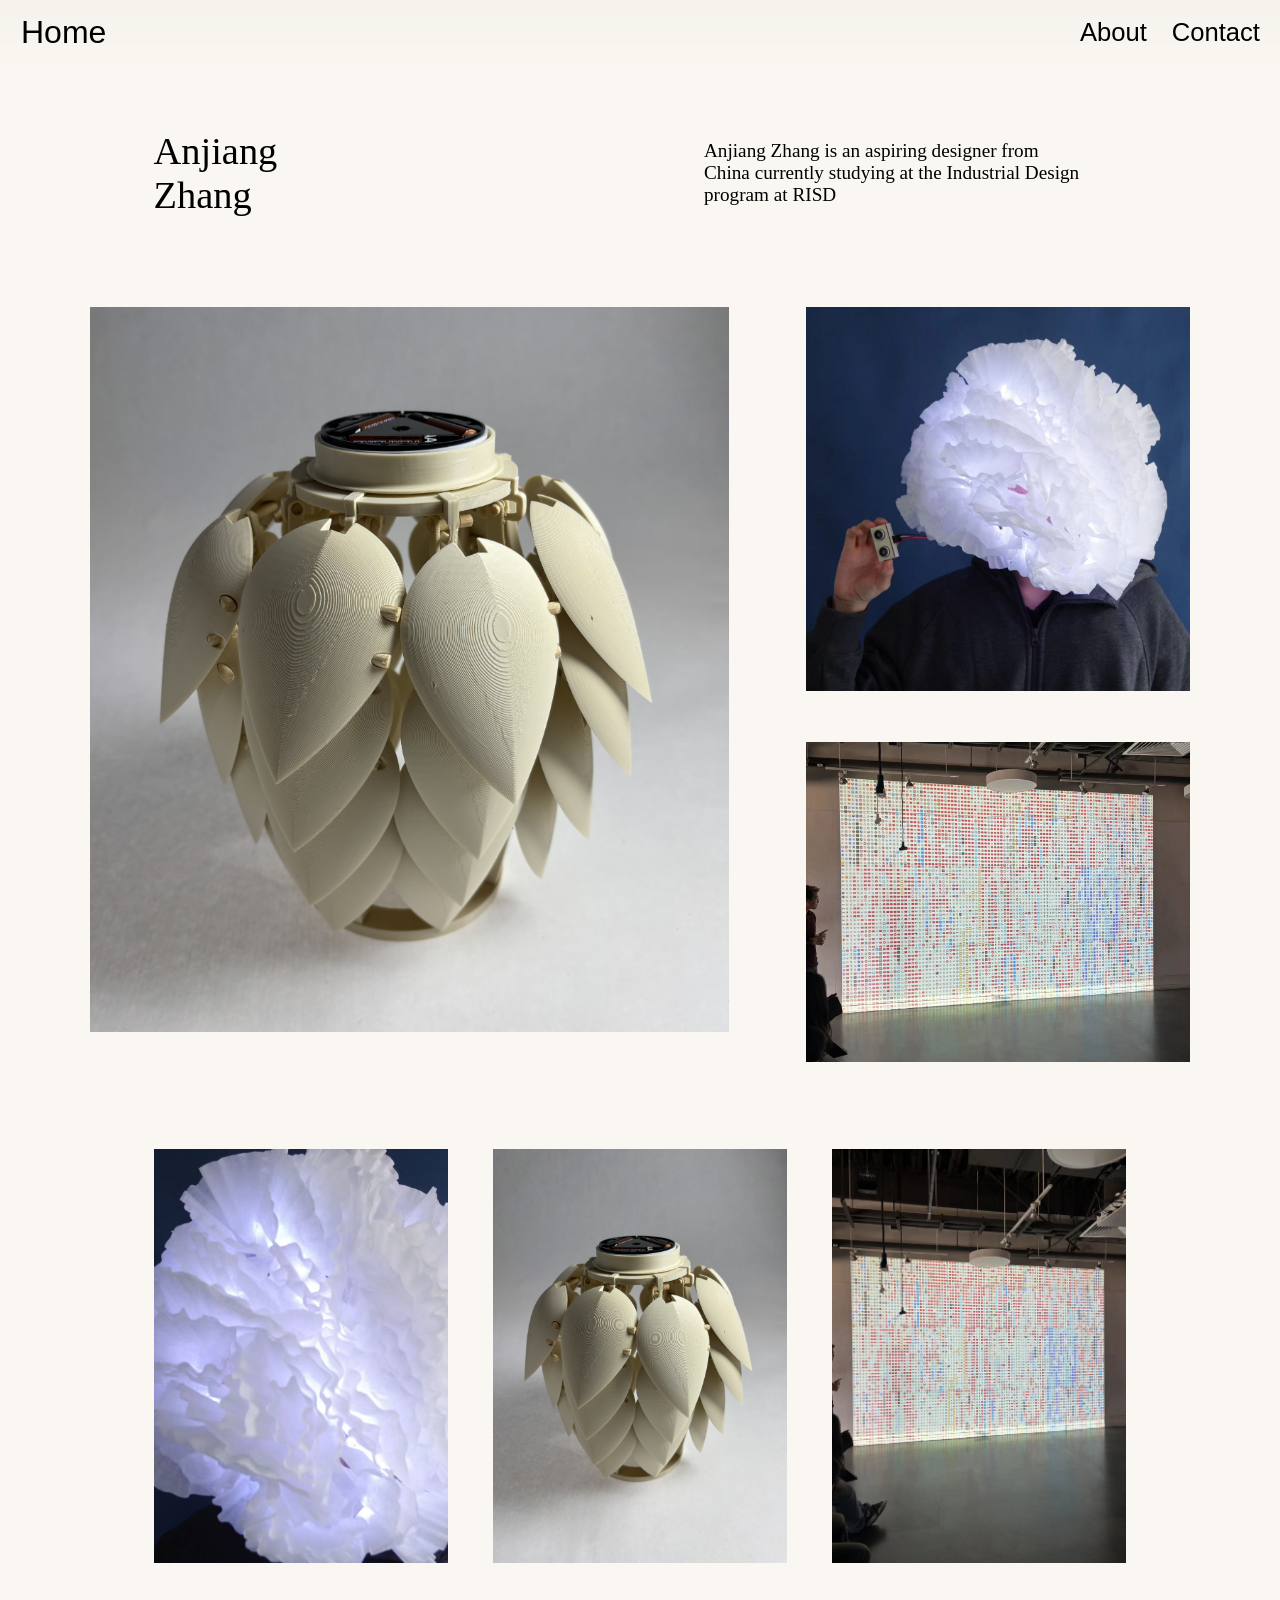
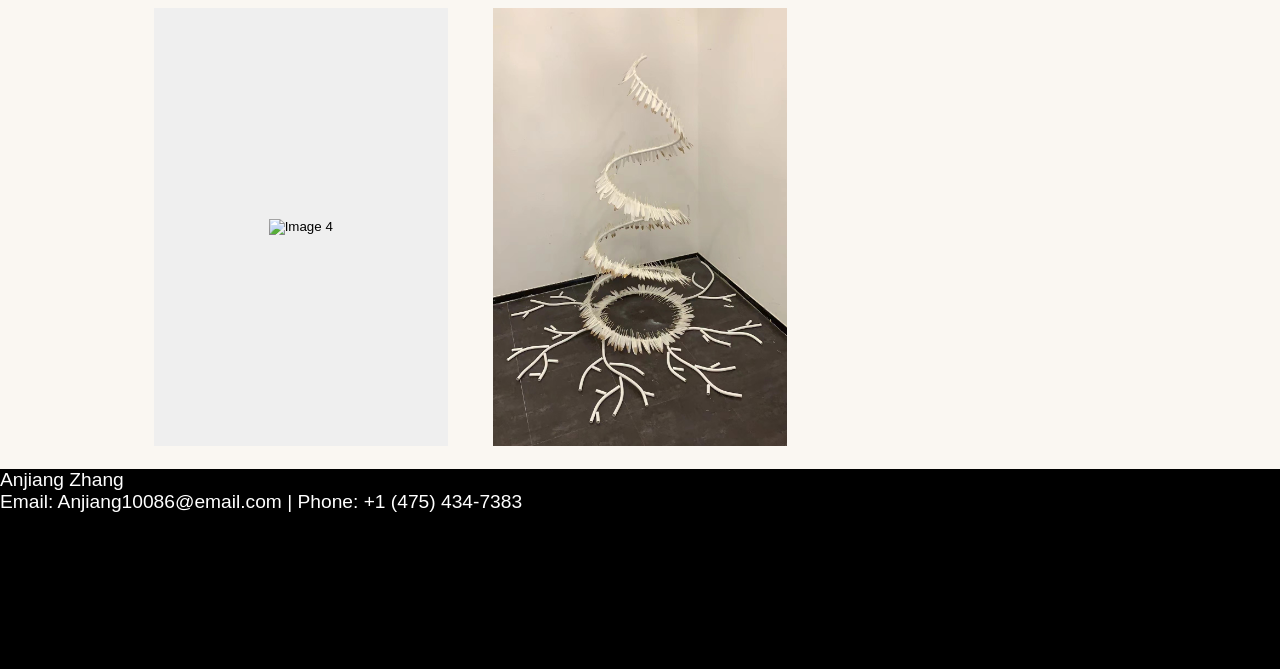
==== firstpage/index.html @ c7aedf6d "1" ====
<!DOCTYPE html>
<html lang="en">
  <head>
    <script src="https://cdn.jsdelivr.net/npm/p5@1.11.8/lib/p5.js"></script>
    <script src="https://cdn.jsdelivr.net/npm/p5@1.11.8/lib/addons/p5.sound.min.js"></script>
    <link rel="stylesheet" type="text/css" href="style.css">
    <meta charset="utf-8" />

    <style>


body {
  background-color: #faf7f2;
}

      * {
        margin: 0;
        padding: 0;
      }

      header {
  position: sticky;
  top: 0;
  height: 5vw;                 /* controls header size */
  display: flex;
  align-items: center;         /* vertical centering */
  justify-content: center;     /* center name */
  z-index: 10;


background: linear-gradient(
    to bottom,
    rgba(244, 241, 236, 0.85) 0%,
    rgba(244, 241, 236, 0.411) 50%,
    rgba(244, 241, 236, 0) 100%
  );
}


      header .header-buttons {
        position: absolute;
        right: 10px; 
        top: 50%; 
        transform: translateY(-50%);
        
      }

  
      header button {
        padding: 5px 10px;
        background-color: transparent;
        color: rgb(0, 0, 0);
        border: none;
        font-size: 2vw;
        cursor: pointer;
        border-radius: 3px;
        margin-left: 1px;
        
      }

      /* Home Button */
      header .home-button {
        position: absolute;
        left: 0vw; 
        top: 50%; 
        transform: translateY(-50%);
        font-size: 2.5vw;
        background-color: transparent;
        color: rgb(0, 0, 0);
        border: none;
        cursor: pointer;
        padding: 5px 20px;
        
      }

      .content > div {
        height: 50px;
      }

      .grid-container {
        display: grid;
        grid-template-columns: repeat(3, 1fr);
        gap: 45px;
        padding: 23px 12vw;

        margin-top: 5vw;
      }

      .imgbox {
        position: relative;
        text-align: center;
        overflow: hidden;
        cursor: pointer;
        border: none;

         /* animation start state */
    opacity: 0;
    transform: translateY(40px);
    transition: opacity 0.8s ease, transform 0.8s ease;
        
      }


.imgbox.show {
  opacity: 1;
  transform: translateY(0);
}





      .imgboxnobutton {
  position: relative;
  text-align: center;

  margin-top: 8.5vw;     /* CHANGE THIS FOR THE TOP INTRO */

  margin-bottom: 19vw;
}


      .center-fit {
        width: 100%;
        height: 100%;
        object-fit: cover;
        transition: filter 0.5s ease;
      }

      .centered {
        position: absolute;
        top: 50%;
        left: 50%;
        transform: translate(-50%, -50%);
        font-size: 3vw;
        color: white;
        visibility: hidden;
        opacity: 0;
        transition: opacity 0.5s ease;
      }

      

      .left-fit {
        width: 100%;
        height: 100%;
        object-fit: contain;
        font-size: 3vw;
        margin-top: 20px;
      }

      .button {
        position: absolute;
        bottom: 20px;
        left: 50%;
        transform: translateX(-50%);
        padding: 10px 20px;
        background-color: rgba(255, 255, 255, 0.7);
        color: black;
        border: none;
        font-size: 16px;
        cursor: pointer;
        border-radius: 5px;
        opacity: 0;
        visibility: hidden;
        transition: opacity 0.5s ease;
      }

      .imgbox:hover .center-fit {
        filter: brightness(50%);
      }

      .imgbox:hover .centered {
        visibility: visible;
        opacity: 1;
      }

      .imgbox:hover .button {
        visibility: visible;
        opacity: 1;
      }

      .flex-container {
        display: flex;
        flex-wrap: wrap;
        font-size: 10px;
        text-align: center;
      }

      .titleoffright {
        position: absolute;
        top: 30%;
        left: 75%;
        transform: translate(-50%, -50%);
        font-size: 10.5vw;
      }

       .titleoffright2 {
        position: absolute;
        top: 48%;
        left: 17%;
        transform: translate(-50%, -50%);
        font-size: 3vw;
        width: 10%;
         text-align: left;
      }
      

      .headingleft {
        position: absolute;
        top: 90%;
        left: 25%;
        transform: translate(-50%, -50%);
        font-size: 6vw;
      }

          .titlesmall {
        position: absolute;
        top: 60%;
        left: 75%;
        transform: translate(-50%, -50%);
        font-size: 3.5vw;
      }

       .upperbodytext {
        position: absolute;
        top:50%;
        left: 70%;
        transform: translate(-50%, -50%);
        font-size: 1.5vw;
         width: 30%;
            text-align: left;
      }


.mid-links {
  display: grid;
  grid-template-columns: 52vw 30vw;
  grid-template-rows: 30vw 25vw;
  gap: 4vw;
  justify-content: center;
  margin: 0.5vw 0;
  
  
}

.mid-imgbox {
  border: none;
  background: none;
  cursor: pointer;
  overflow: hidden;
  padding: 0;
}

.mid-imgbox img {
  width: 100%;
  height: 100%;
  object-fit: cover;
  transition: transform 0.4s ease;
}

.mid-imgbox:hover img {
  transform: scale(1.08);
}

/* Explicit placement */
.large {
  grid-column: 1;
  grid-row: 1 / span 2;
 
}

.top {
  grid-column: 2;
  grid-row: 1;
}

.bottom {
  grid-column: 2;
  grid-row: 2;
}

.large {
  width: 96%;
  height: 96%;
}



.small {
  width: 100%;
  height: 100%;
}



    </style>
  </head>




  <body>
    <main>
      <header>
        <button class="home-button" onclick="window.location.href='../firstpage/index.html';">Home</button>
        <p style="color:white; font-size: 3.5vw;">  </p>
        <div class="header-buttons">
          
          <button onclick="window.location.href='../aboutpage/index.html';">About</button>
          <button onclick="window.location.href='../contactpage/index.html';">Contact</button>
        </div>
      </header>

 </div> <!-- top image + title -->

      <!-- <div class="flex-container">
        <div class="left-fit">
          <p style="font-family:verdana">Featured Works Catalogue</p>
        </div>
      </div> <!- middle project heading -->

      


      
<!-- <div class="carousel">
  <button class="carousel-button prev">&#10094;</button>

  <div class="carousel-track-wrapper">
    <div class="carousel-track">
      <img src="background1.jpg" alt="Image 1" />
      <img src="background2.jpg" alt="Image 2" />
      <img src="background3.jpg" alt="Image 3" />
      <img src="background4.jpg" alt="Image 4" />
    </div>
  </div>

  <button class="carousel-button next">&#10095;</button>
</div> -->

  <div class="imgboxnobutton">
        
        <div class="titleoffright2">
          <p style="font-family:verdana">Anjiang Zhang</p>
        </div>
        
        
        <div class="upperbodytext">
          <p style="font-family:verdana"></p>
           <p style="font-family:verdana"> Anjiang Zhang is an aspiring designer from China currently studying at the Industrial Design program at RISD </p>
        </div>
        
        
      </div> <!-- top image + title -->



<div class="mid-links">
  <button class="mid-imgbox large" onclick="window.location.href='../projectpage3/index.html';">
    <img src="background3.jpg" alt="Large Link">
  </button>

  <button class="mid-imgbox small top" onclick="window.location.href='../projectpage1/index.html';">
    <img src="img1.jpg" alt="Small Link 1">
  </button>

  <button class="mid-imgbox small bottom" onclick="window.location.href='../projectpage2/index.html';">
    <img src="background2.jpg" alt="Small Link 2">
  </button>
</div>


     

      <div class="grid-container">
        <!-- <button class="imgbox" onclick="window.location.href='../projectpage1/index.html';">
  <img class="center-fit" src="background1.jpg" alt="Image 1">
  <div class="centered">
    <p style="font-family:verdana; margin: 0;">Brain Coral Interface</p>
    <p style="font-family:verdana; font-size: 1.3vw; margin: 2;">Wearable Piece</p>
  </div>
</button> -->

<!-- <button class="imgbox" onclick="window.location.href='../projectpage3/index.html';">
          <img class="center-fit" src="background3.jpg" alt="Image 3">
          <div class="centered">
            <p style="font-family:verdana">Cornifer Lamp</p>
            <p style="font-family:verdana; font-size: 1.3vw; margin: 2;">Lamp Project</p>
          </div>
        </button> -->

          <button class="imgbox" onclick="window.location.href='../projectpage4/index.html';">
          <img class="center-fit" src="background1.jpg" alt="Image 4">
          <div class="centered">
            <p style="font-family:verdana">Brain Coral Interface</p>
            <p style="font-family:verdana; font-size: 1.3vw; margin: 2;"></p>
          </div>
        </button>

          <button class="imgbox" onclick="window.location.href='../projectpage4/index.html';">
          <img class="center-fit" src="background3.jpg" alt="Image 4">
          <div class="centered">
            <p style="font-family:verdana">Cornifer Lamp</p>
            <p style="font-family:verdana; font-size: 1.3vw; margin: 2;"></p>
          </div>
        </button>

        <button class="imgbox" onclick="window.location.href='../projectpage4/index.html';">
          <img class="center-fit" src="background2.jpg" alt="Image 4">
          <div class="centered">
            <p style="font-family:verdana">Browser History Visualiser</p>
            <p style="font-family:verdana; font-size: 1.3vw; margin: 2;"></p>
          </div>
        </button>

         <button class="imgbox" onclick="window.location.href='../projectpage4/index.html';">
          <img class="center-fit" src="background4.jpg" alt="Image 4">
          <div class="centered">
            <p style="font-family:verdana">Ultimate IKEA Elephant Chair</p>
            <p style="font-family:verdana; font-size: 1.3vw; margin: 2;">Chair Concept</p>
          </div>
        </button>

        <button class="imgbox" onclick="window.location.href='../projectpage5/index.html';">
          <img class="center-fit" src="background5.jpg" alt="Image 5">
          <div class="centered">
            <p style="font-family:verdana">Falcon in the Storm</p>
            <p style="font-family:verdana; font-size: 1.3vw; margin: 2;">Sculpture</p>
          </div>
        </button> 

        

       
      </div>



<!-- black footer below!-->
      
<div class="black-footer">
    <p class="footer-text">
    Anjiang Zhang
 
    <p class="footer-text">Email: Anjiang10086@email.com | Phone: +1 (475) 434-7383</p> </a>
</div> <!-- black footer -->


    </main>
    <script>
  


// const track = document.querySelector(".carousel-track");
// const slides = Array.from(track.children);
// const nextButton = document.querySelector(".carousel-button.next");
// const prevButton = document.querySelector(".carousel-button.prev");

// let index = 0;
// const slideWidth = slides[0].getBoundingClientRect().width;

// function updateSlide() {
//   track.style.transform = `translateX(-${index * slideWidth}px)`;
// }

// nextButton.addEventListener("click", () => {
//   index++;
//   if (index >= slides.length) index = 0;   // loop
//   updateSlide();
// });

// prevButton.addEventListener("click", () => {
//   index--;
//   if (index < 0) index = slides.length - 1;
//   updateSlide();
// });



// opacity img
 

const boxes = document.querySelectorAll(".imgbox");

const observer = new IntersectionObserver((entries) => {
  entries.forEach(entry => {
    if (entry.isIntersecting) {
      entry.target.classList.add("show");
    }
  });
}, {
  threshold: 0.2
});

boxes.forEach(box => {
  observer.observe(box);
});



</script>

</body>
</html>
---- firstpage/style.css ----
.centered p + p {
  margin-top: 0.5vw;
}

.black-footer {
  width: 100%;
  height: 200px;
  background-color: black;
  position: relative; 
  bottom: 0;
}

.footer-text {
  color: white;
  font-size: 1.5vw;        /* Responsive text size */
  font-family: Verdana, sans-serif;
}

.carousel {
    position: relative;
    width: 1200px; /* smaller width */
    height: 750px; /* smaller height */
    margin: 40px auto; /* center on page */
    overflow: visible;
    display: flex;
    align-items: center;
  }

  .carousel-track-wrapper {
    overflow: hidden;
    width: 100%;
    height: 100%;
  }

  .carousel-track {
    display: flex;
    transition: transform 0.5s ease;
    height: 100%;
  }

  .carousel-track img {
    width: 1200px; /*  carousel width */
    height: 750px; /*  carousel height */
    object-fit: cover; /* fill frame */
    flex-shrink: 0;
  }

  .carousel-button {
    position: absolute;
    background: rgba(0,0,0,0.5);
    border: none;
    color: white;
    font-size: 2rem;
    cursor: pointer;
    z-index: 2;
    width: 50px;
    height: 50px;
    border-radius: 50%;
  }

  .carousel-button.prev {
    left: -70px;
  }

  .carousel-button.next {
    right: -70px;
  }
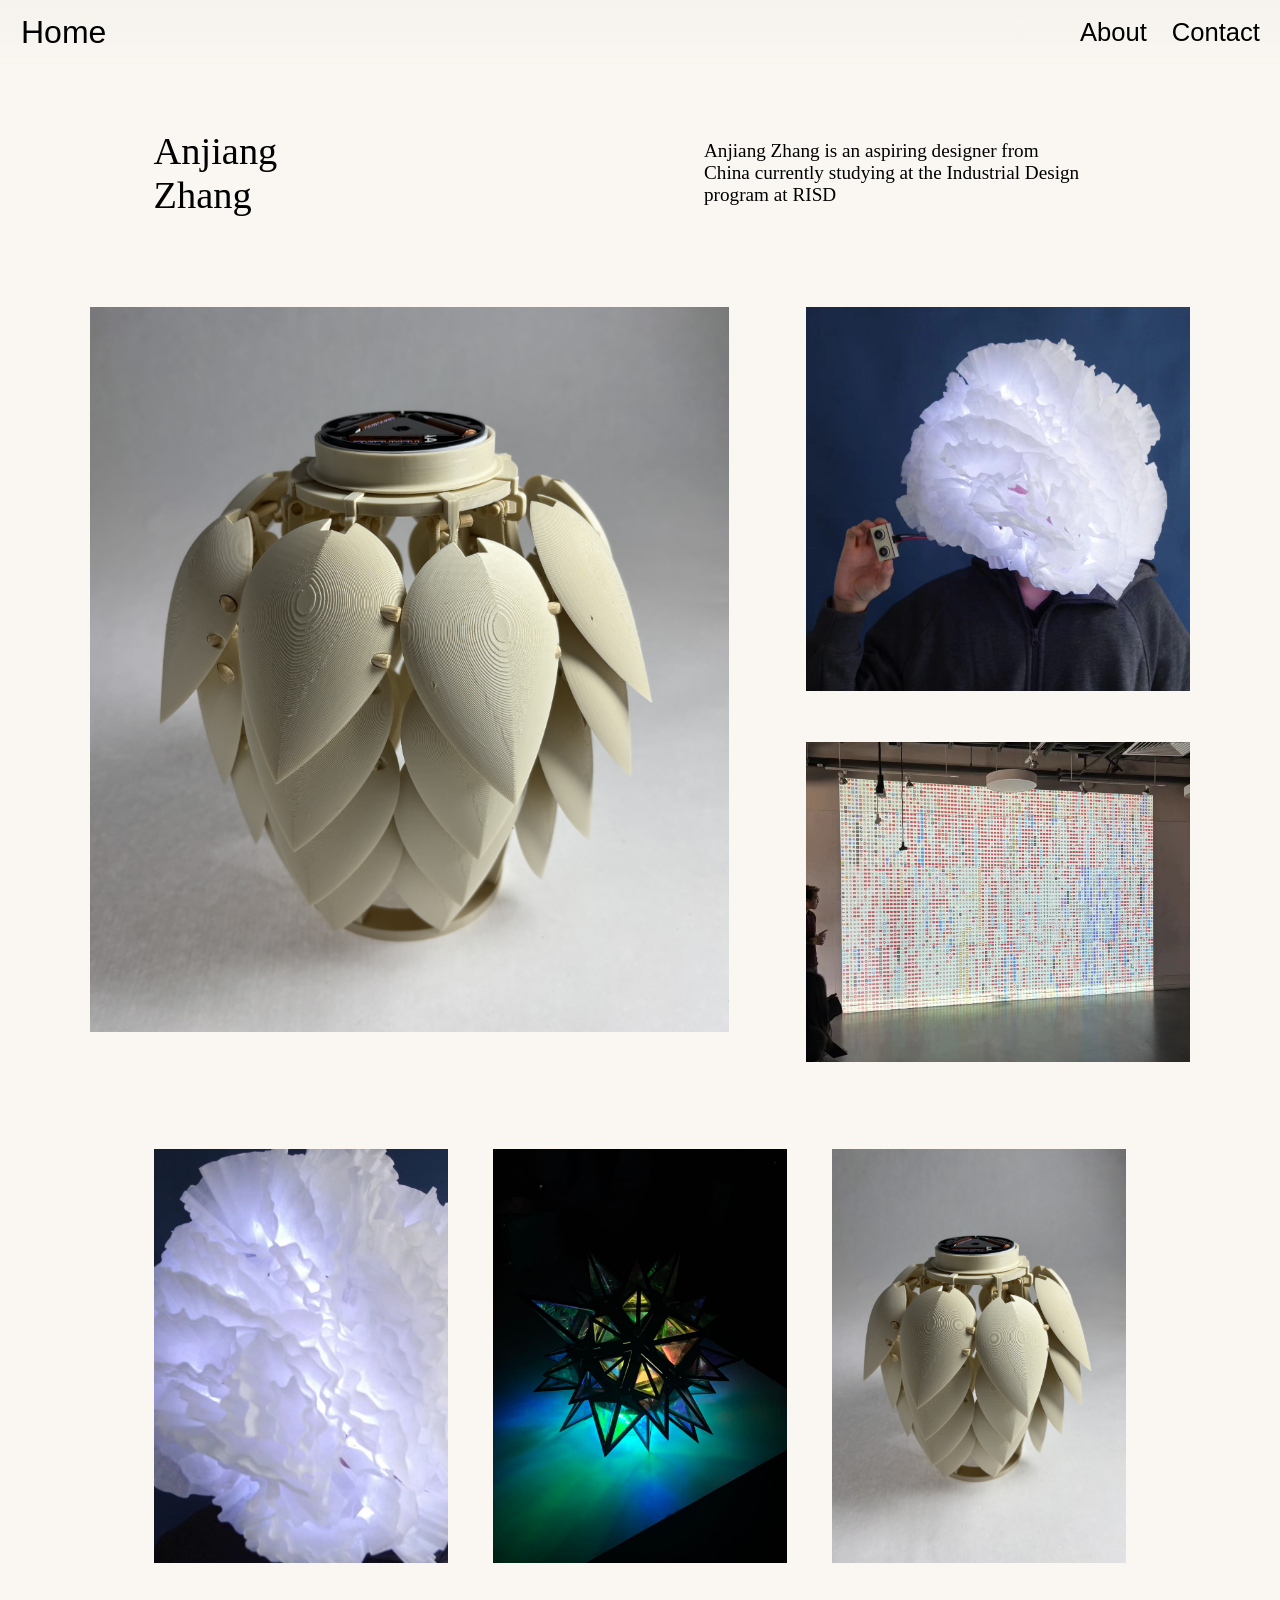
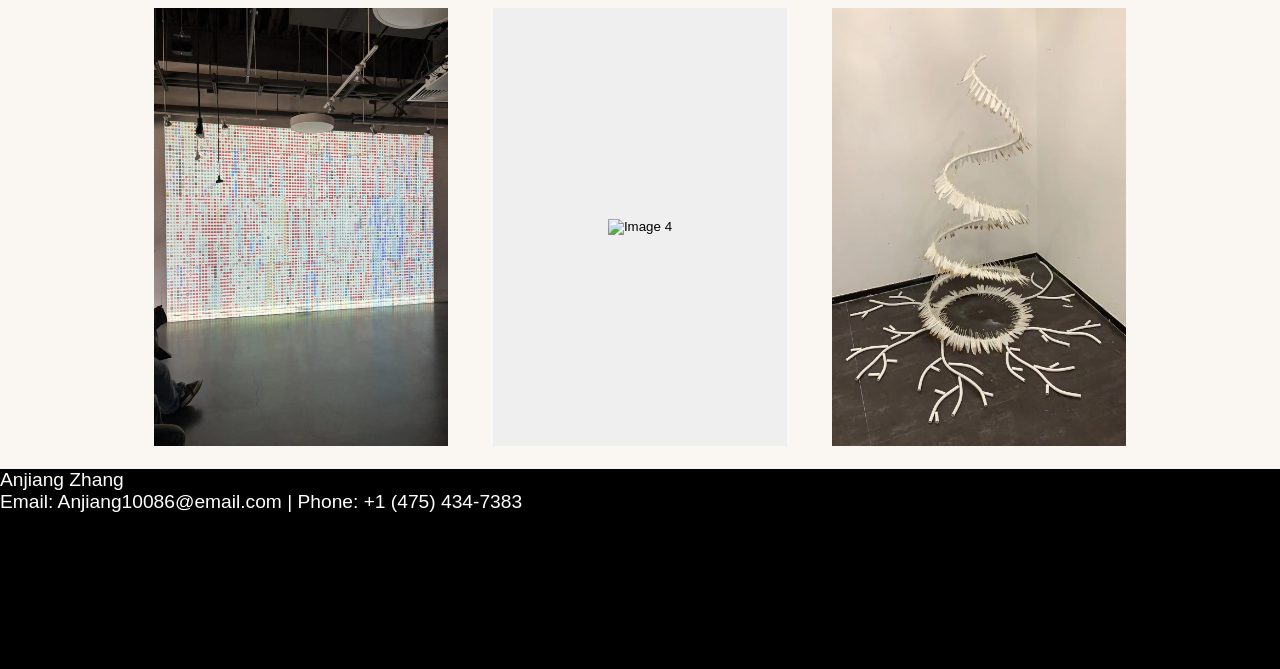
==== commit 4ea15538: "additional pages" ====
--- a/firstpage/index.html
+++ b/firstpage/index.html
@@ -308,7 +308,7 @@
         <div class="header-buttons">
           
           <button onclick="window.location.href='../aboutpage/index.html';">About</button>
-          <button onclick="window.location.href='../contactpage/index.html';">Contact</button>
+          <button onclick="window.location.href='../contactpage/index.html';">Contact </button>
         </div>
       </header>
 
@@ -390,7 +390,7 @@
           </div>
         </button> -->
 
-          <button class="imgbox" onclick="window.location.href='../projectpage4/index.html';">
+          <button class="imgbox" onclick="window.location.href='../projectpage1/index.html';">
           <img class="center-fit" src="background1.jpg" alt="Image 4">
           <div class="centered">
             <p style="font-family:verdana">Brain Coral Interface</p>
@@ -398,7 +398,16 @@
           </div>
         </button>
 
-          <button class="imgbox" onclick="window.location.href='../projectpage4/index.html';">
+  <button class="imgbox" onclick="window.location.href='../projectpage6/index.html';">
+          <img class="center-fit" src="background6.jpg" alt="Image 4">
+          <div class="centered">
+            <p style="font-family:verdana">Polyfinity Lamp</p>
+            <p style="font-family:verdana; font-size: 1.3vw; margin: 2;"></p>
+          </div>
+        </button>
+
+
+          <button class="imgbox" onclick="window.location.href='../projectpage3/index.html';">
           <img class="center-fit" src="background3.jpg" alt="Image 4">
           <div class="centered">
             <p style="font-family:verdana">Cornifer Lamp</p>
@@ -406,11 +415,11 @@
           </div>
         </button>
 
-        <button class="imgbox" onclick="window.location.href='../projectpage4/index.html';">
+        <button class="imgbox" onclick="window.location.href='../projectpage2/index.html';">
           <img class="center-fit" src="background2.jpg" alt="Image 4">
           <div class="centered">
             <p style="font-family:verdana">Browser History Visualiser</p>
-            <p style="font-family:verdana; font-size: 1.3vw; margin: 2;"></p>
+            <p style="font-family:verdana; font-size: 1.3vw; margin: 2;">Webapp</p>
           </div>
         </button>
 
